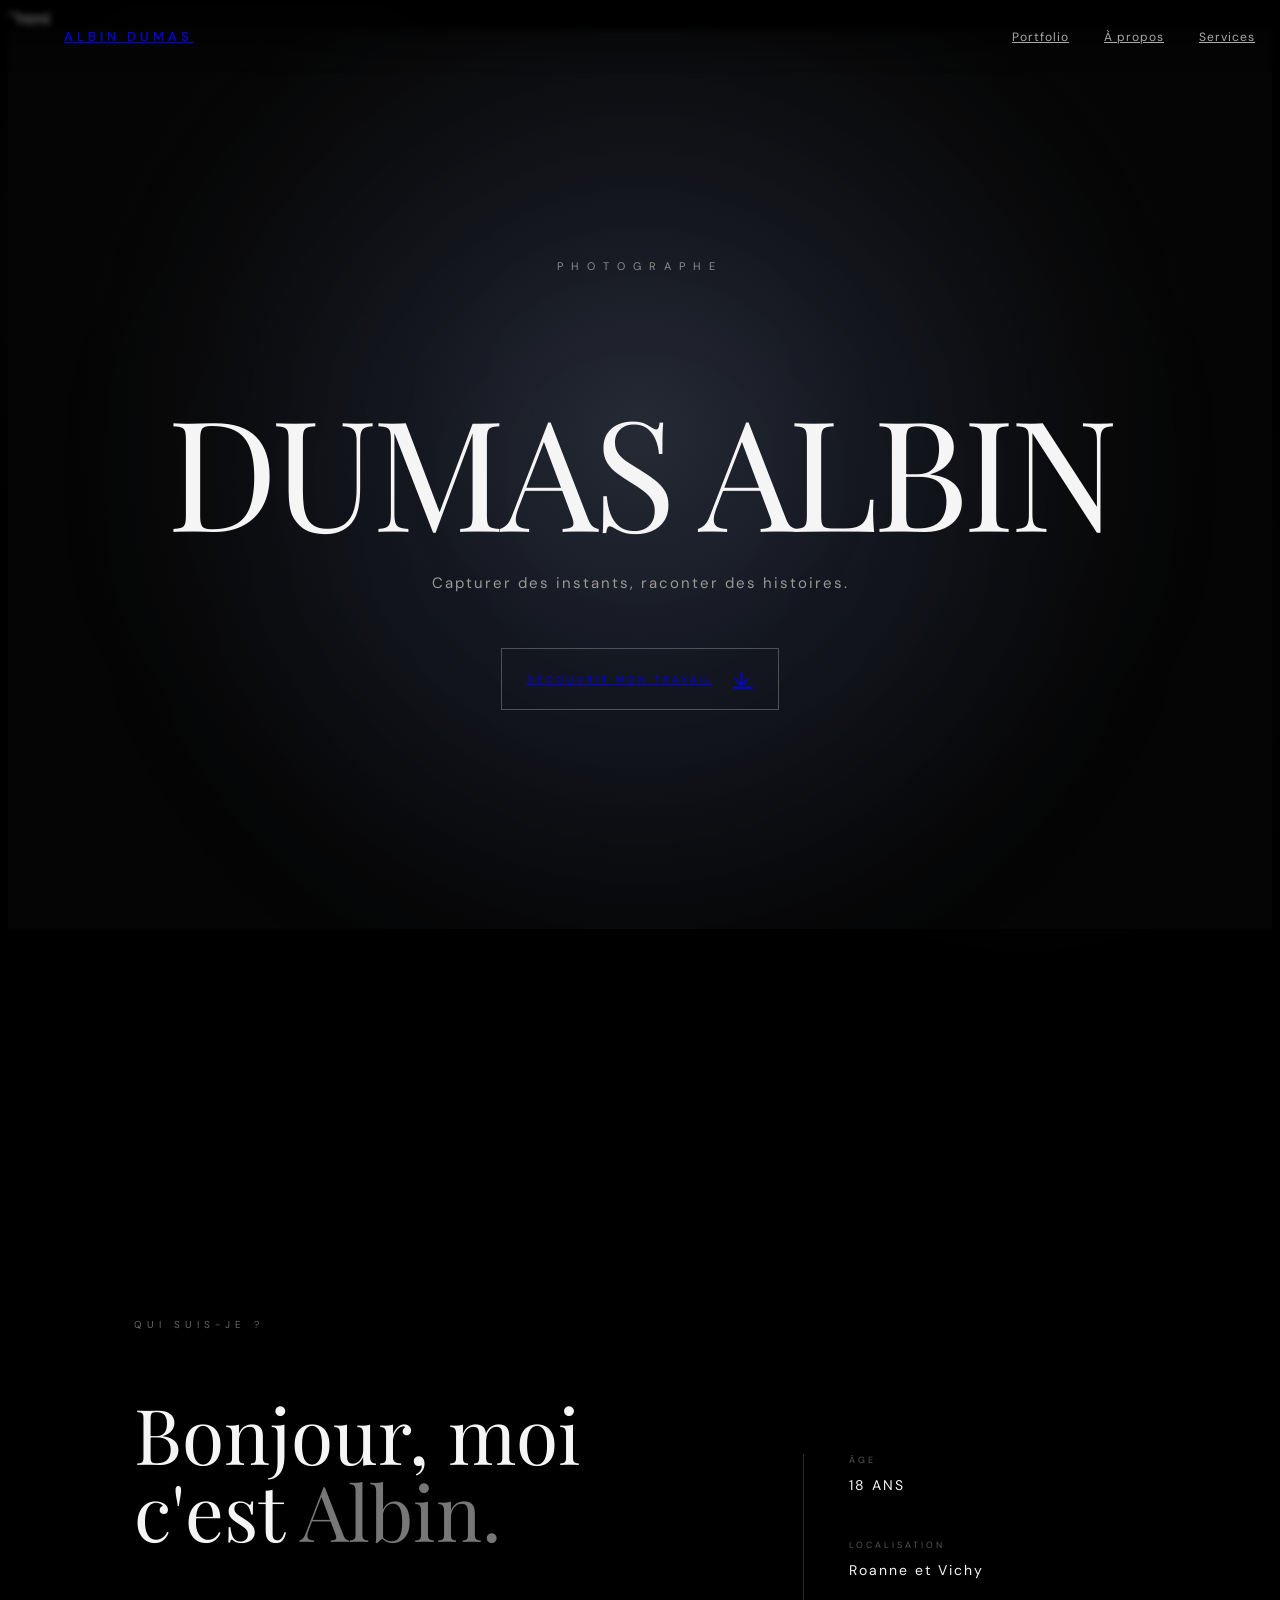
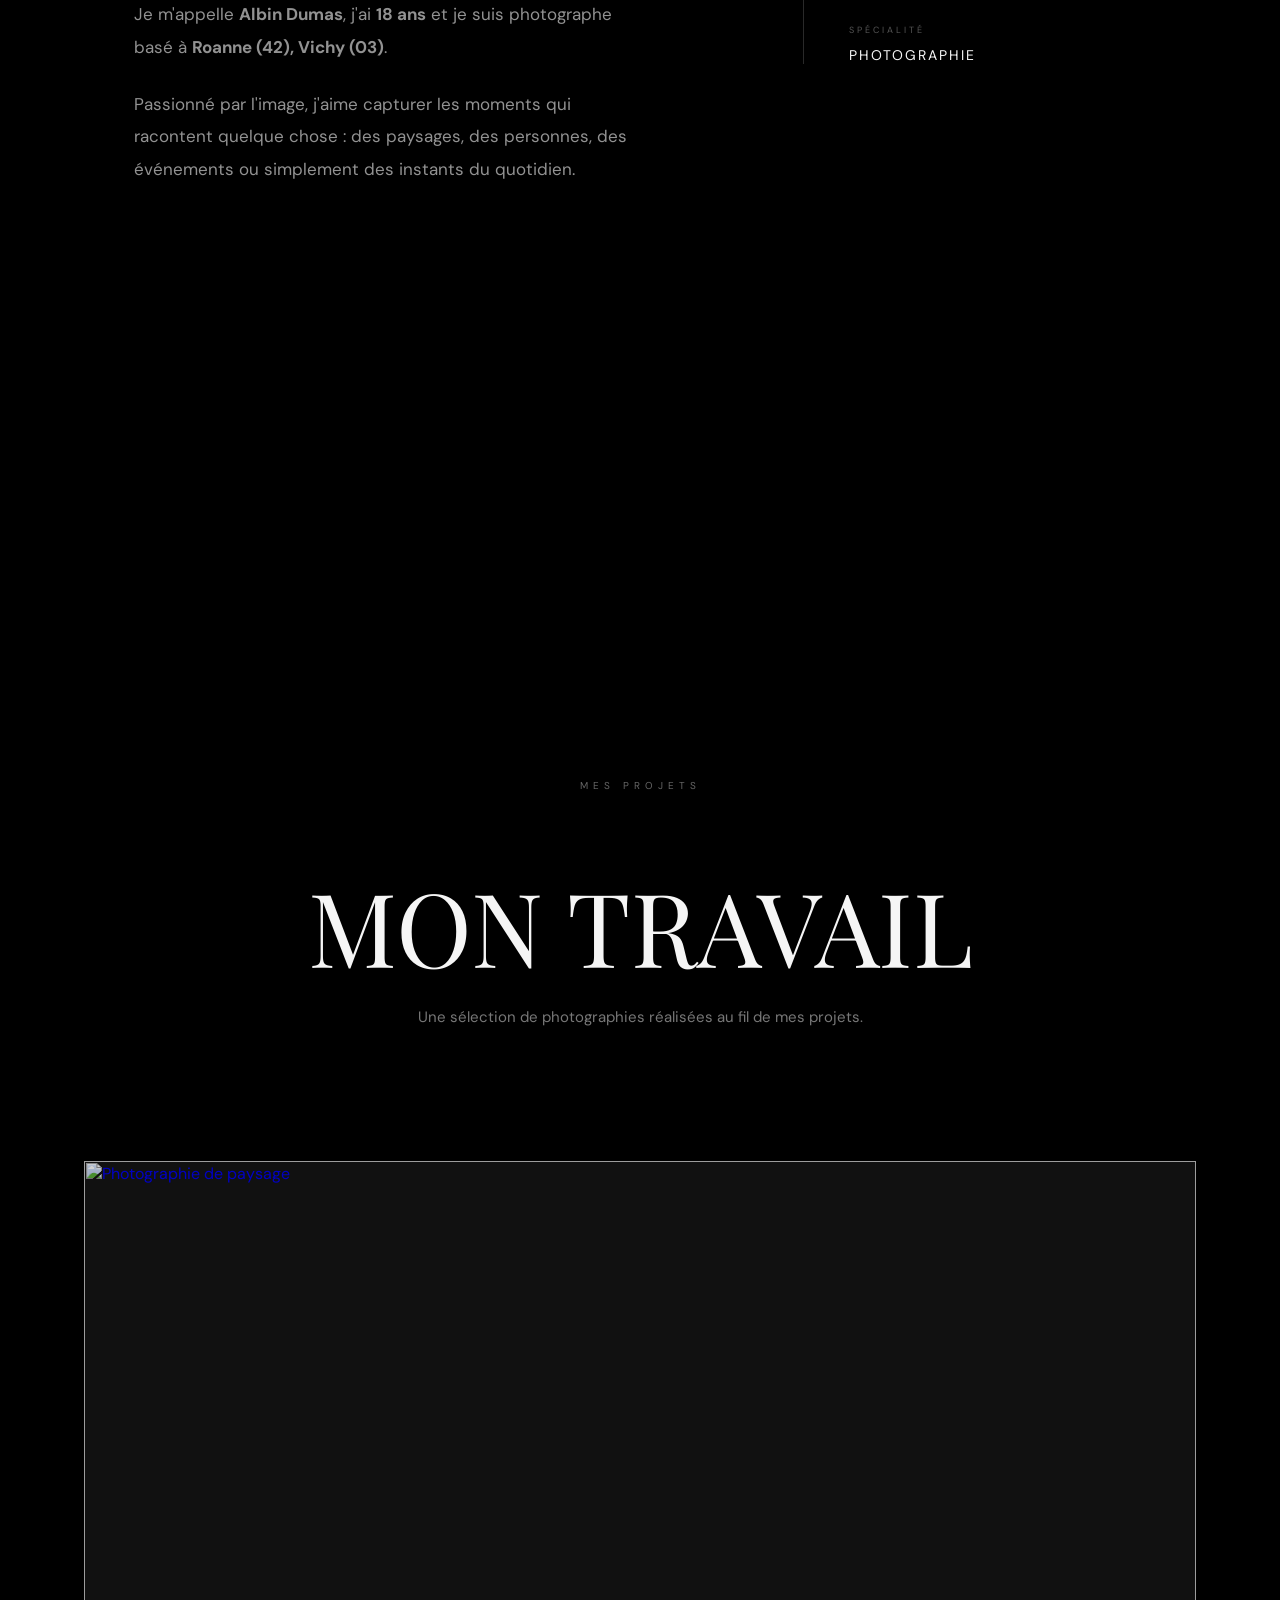
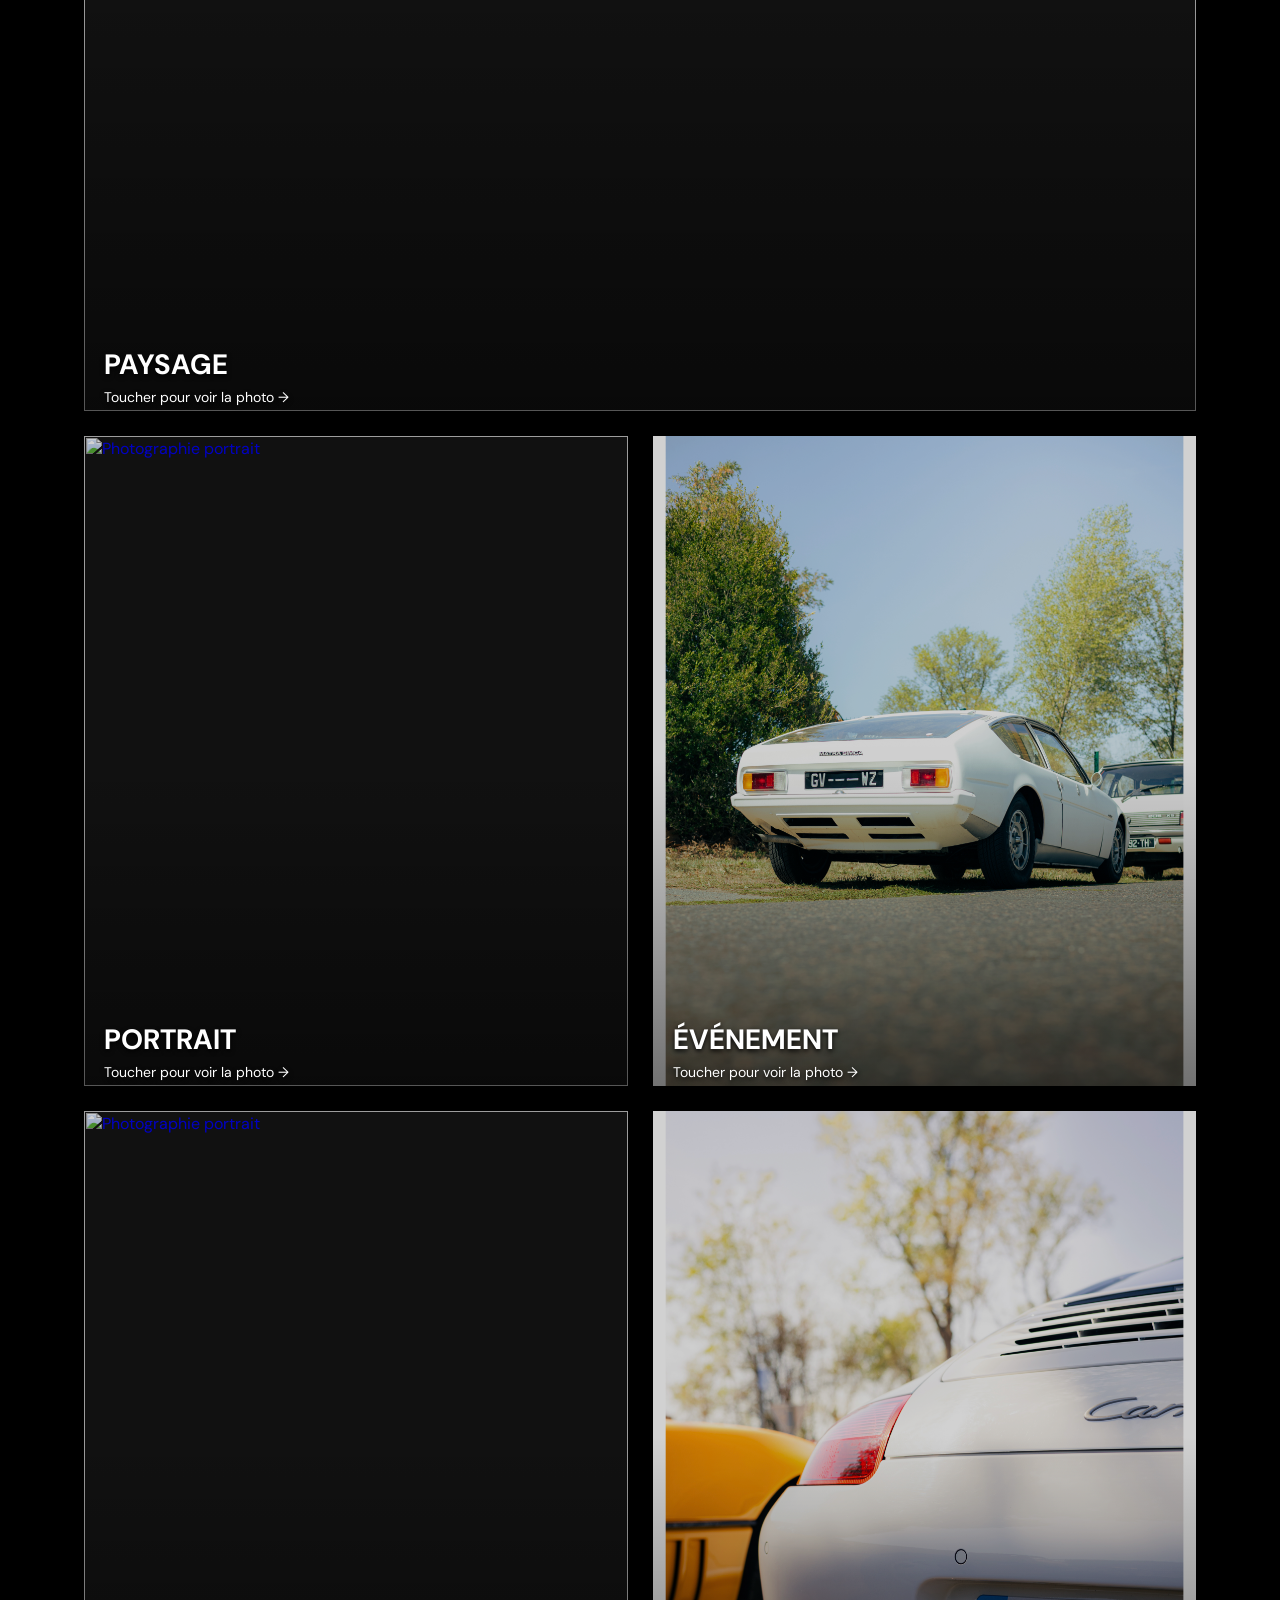
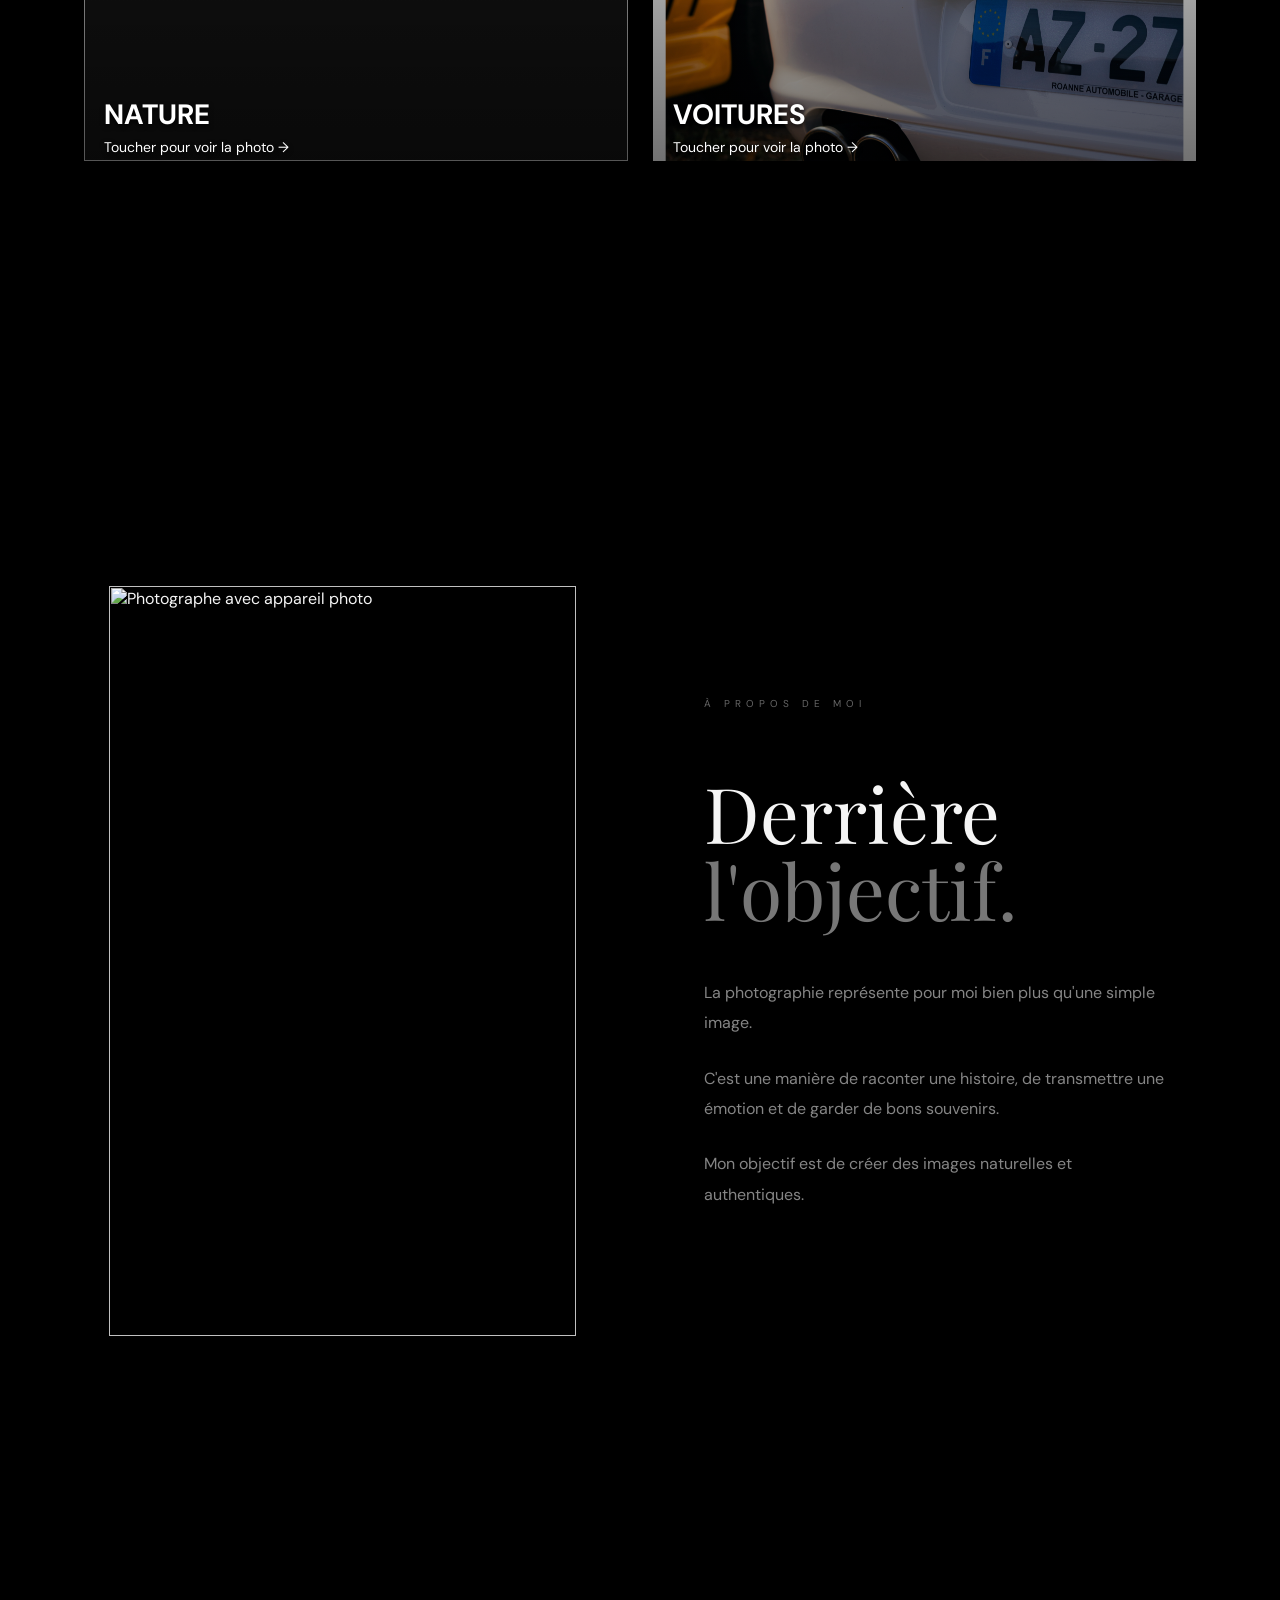
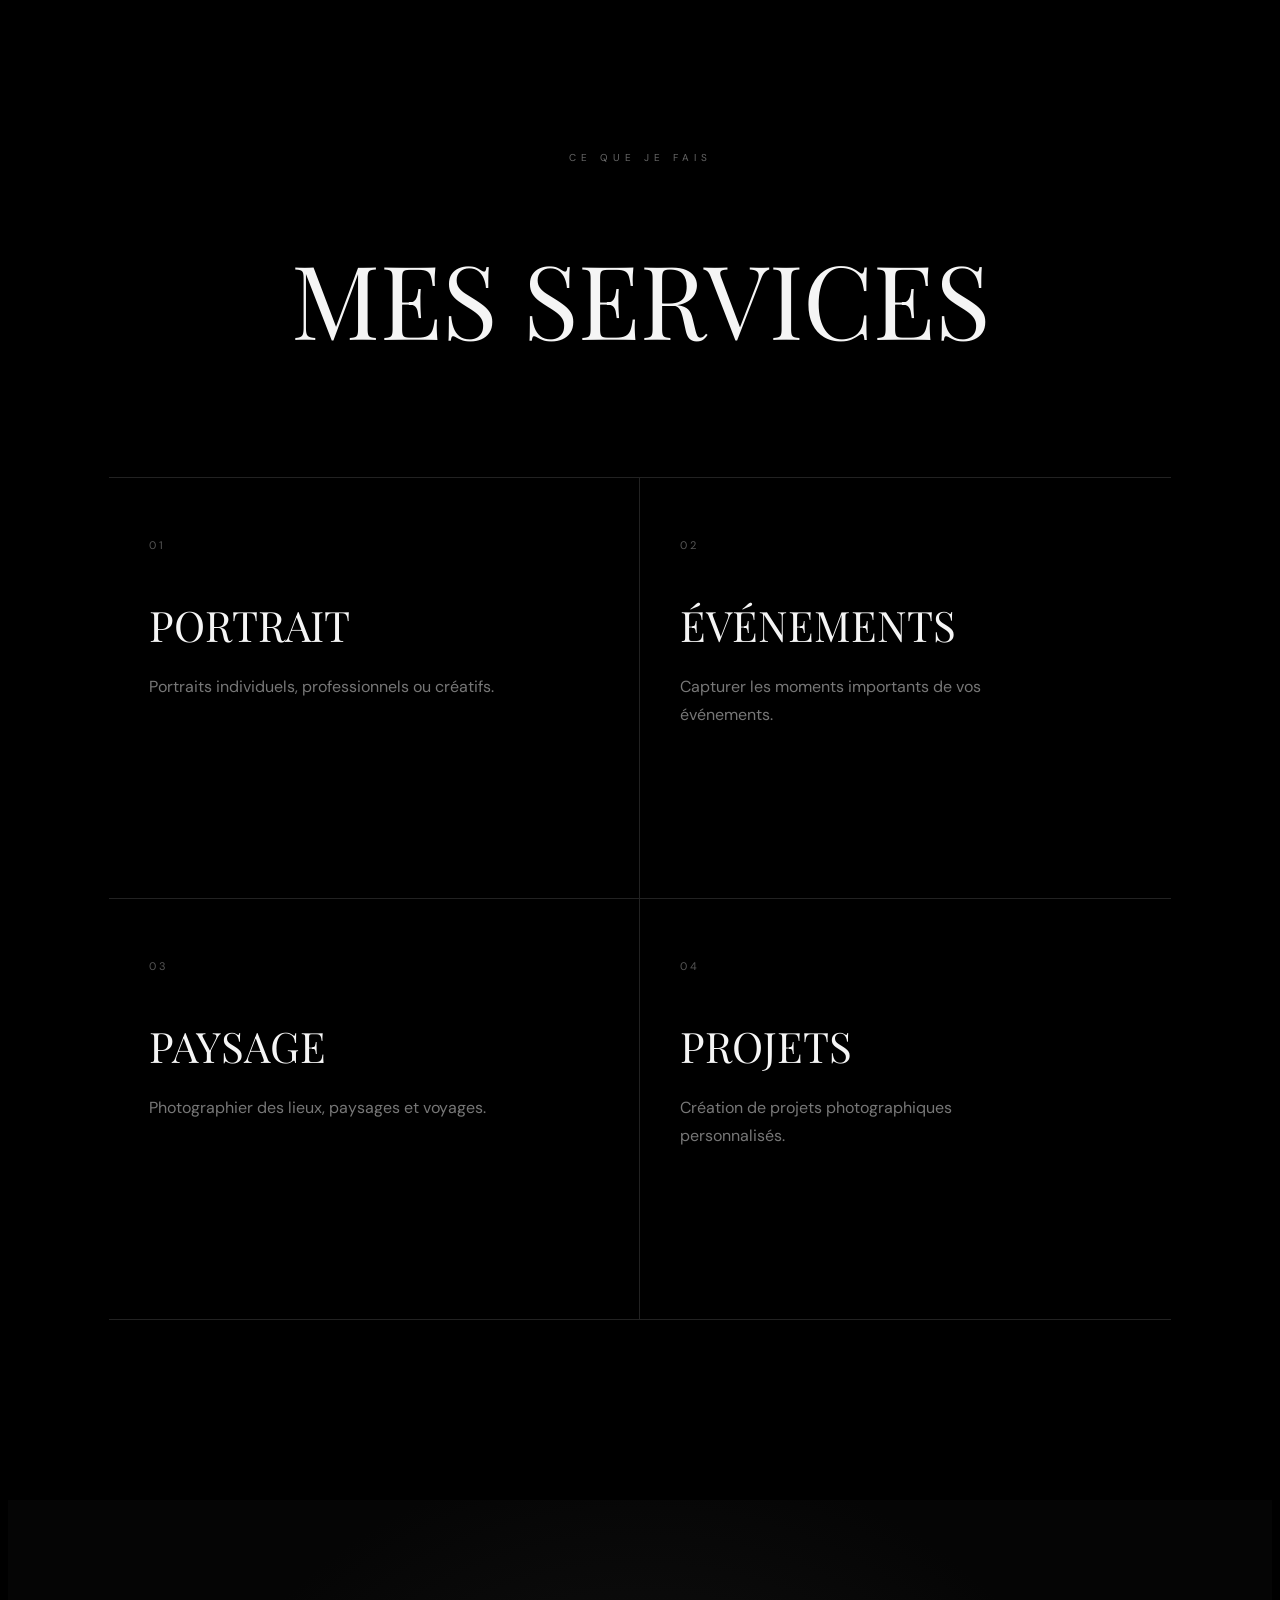
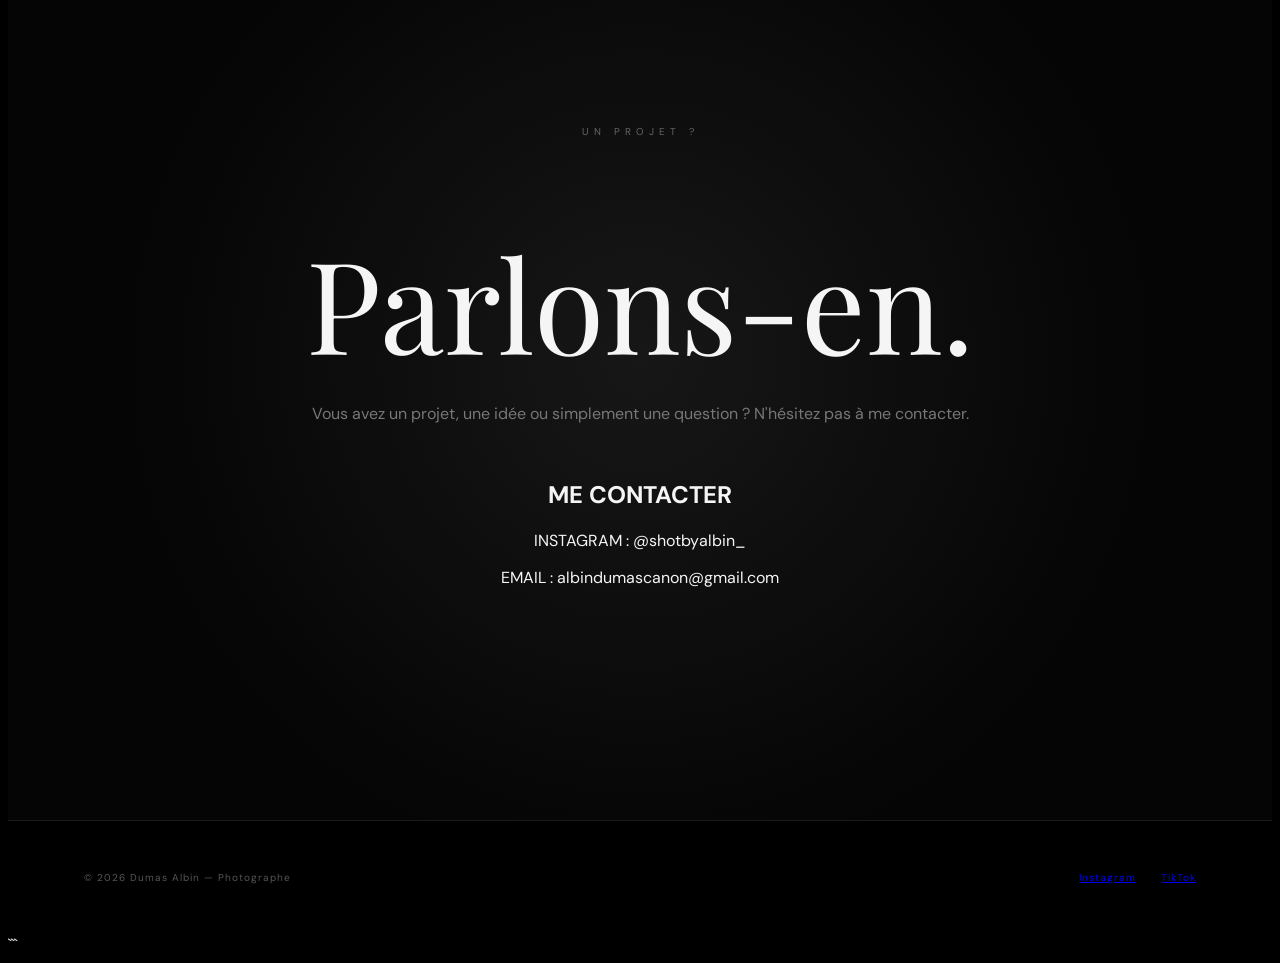
==== index.html @ a0956472 "Add files via upload" ====
```html
<!DOCTYPE html>
<html lang="fr">

<head>
    <meta charset="UTF-8">
    <meta name="viewport" content="width=device-width, initial-scale=1.0">

    <title>Dumas Albin — Jeune photographe amateur</title>

    <!-- Police -->
    <link rel="preconnect" href="https://fonts.googleapis.com">
    <link rel="preconnect" href="https://fonts.gstatic.com" crossorigin>

    <link
        href="https://fonts.googleapis.com/css2?family=DM+Sans:wght@300;400;500&family=Playfair+Display:wght@400;500&display=swap"
        rel="stylesheet"
    >

    <!-- CSS -->
    <link rel="stylesheet" href="./style.css">
</head>


<body>

    <!-- =========================
         NAVIGATION
    ========================== -->

    <header class="navbar">

        <a href="#" class="logo">
            ALBIN DUMAS
        </a>

        <nav>
            <a href="#portfolio">Portfolio</a>
            <a href="#about">À propos</a>
            <a href="#services">Services</a>
            <a href="#contact">Contact</a>
        </nav>

    </header>


    <main>

        <!-- =========================
             HERO
        ========================== -->

        <section class="hero">

            <div class="hero-content">

                <p class="hero-small">
                    PHOTOGRAPHE
                </p>

                <h1>
                    DUMAS ALBIN
                </h1>

                <p class="hero-description">
                    Capturer des instants,
                    raconter des histoires.
                </p>

                <a href="#portfolio" class="scroll-link">
                    DÉCOUVRIR MON TRAVAIL
                    <span>↓</span>
                </a>

            </div>

        </section>


        <!-- =========================
             PRÉSENTATION RAPIDE
        ========================== -->

        <section class="intro">

            <div class="intro-text">

                <p class="section-label">
                    QUI SUIS-JE ?
                </p>

                <h2>
                    Bonjour, moi c'est
                    <span>Albin.</span>
                </h2>

                <p>
                    Je m'appelle <strong>Albin Dumas</strong>,
                    j'ai <strong>18 ans</strong> et je suis
                    photographe basé à <strong>Roanne (42), Vichy (03)</strong>.
                </p>

                <p>
                    Passionné par l'image, j'aime capturer les
                    moments qui racontent quelque chose :
                    des paysages, des personnes, des événements
                    ou simplement des instants du quotidien.
                </p>

            </div>


            <div class="intro-info">

                <div>
                    <span>ÂGE</span>
                    <strong>18 ANS</strong>
                </div>

                <div>
                    <span>LOCALISATION</span>
                    <strong>Roanne et Vichy</strong>
                </div>

                <div>
                    <span>SPÉCIALITÉ</span>
                    <strong>PHOTOGRAPHIE</strong>
                </div>

            </div>

        </section>


        <!-- =========================
             PORTFOLIO
        ========================== -->

        <section id="portfolio" class="portfolio">

            <div class="section-heading">

                <p class="section-label">
                    MES PROJETS
                </p>

                <h2>
                    MON TRAVAIL
                </h2>

                <p>
                    Une sélection de photographies
                    réalisées au fil de mes projets.
                </p>

            </div>


            <!-- GALERIE -->

            <div class="gallery">

                <!-- PHOTO 1 -->

                <a href="photo_1.html"class="photo photo-large">

                    <img
                        src="IMG_2366.JPG"
                        alt="Photographie de paysage"
                    >

                    <div class="photo-overlay">
                         <span class="photo-title">PAYSAGE</span>
                         <span class="photo-link">Toucher pour voir la photo →</span>
                    </div>

                </a>


                <!-- PHOTO 2 -->

                <a href="photo_2.html" class="photo">

                    <img
                        src="IMG_8382.JPG"
                        alt="Photographie portrait"
                    >

                    <div class="photo-overlay">
                        <span class="photo-title">PORTRAIT</span>
                         <span class="photo-link">Toucher pour voir la photo →</span>
                    </div>

                </a>


                <!-- PHOTO 3 -->

                <a href="photo_3.html" class="photo">

                    <img
                        src="SCRL_0041.JPG"
                        alt="Photographie événement"
                    >

                    <div class="photo-overlay">
                        <span class="photo-title">ÉVÉNEMENT</span>
                         <span class="photo-link">Toucher pour voir la photo →</span>
                    </div>

                </a>


                <!-- PHOTO 4 -->

                <a href="photo_4.html" class="photo">

                    <img
                        src="IMG_7563.JPG"
                        alt="Photographie portrait"
                    >

                    <div class="photo-overlay">
                        <span class="photo-title">NATURE</span>
                         <span class="photo-link">Toucher pour voir la photo →</span>
                    </div>

                </a>


                <!-- PHOTO 5 -->

                <a href="photo_5.html" class="photo">

                    <img
                        src="SCRL_0042.JPG"
                        alt="Photographie événement"
                    >

                    <div class="photo-overlay">
                        <span class="photo-title">VOITURES</span>
                         <span class="photo-link">Toucher pour voir la photo →</span>
                    </div>

                </a>


        </section>


        <!-- =========================
             À PROPOS
        ========================== -->

        <section id="about" class="about">

            <div class="about-image">

                <!-- REMPLACE CETTE IMAGE -->

                <img
                    src="https://images.unsplash.com/photo-1554048612-b6a482bc67e5?auto=format&fit=crop&w=1000&q=80"
                    alt="Photographe avec appareil photo"
                >

            </div>


            <div class="about-content">

                <p class="section-label">
                    À PROPOS DE MOI
                </p>

                <h2>
                    Derrière
                    <span>l'objectif.</span>
                </h2>

                <p>
                    La photographie représente pour moi
                    bien plus qu'une simple image.
                </p>

                <p>
                    C'est une manière de raconter une histoire,
                    de transmettre une émotion et de garder
                    de bons souvenirs.
                </p>

                <p>
                    Mon objectif est de créer des images
                    naturelles et authentiques.
                </p>

            </div>

        </section>


        <!-- =========================
             SERVICES
        ========================== -->

        <section id="services" class="services">

            <div class="section-heading">

                <p class="section-label">
                    CE QUE JE FAIS
                </p>

                <h2>
                    MES SERVICES
                </h2>

            </div>


            <div class="services-grid">

                <div class="service">

                    <span>01</span>

                    <h3>
                        PORTRAIT
                    </h3>

                    <p>
                        Portraits individuels,
                        professionnels ou créatifs.
                    </p>

                </div>


                <div class="service">

                    <span>02</span>

                    <h3>
                        ÉVÉNEMENTS
                    </h3>

                    <p>
                        Capturer les moments importants
                        de vos événements.
                    </p>

                </div>


                <div class="service">

                    <span>03</span>

                    <h3>
                        PAYSAGE
                    </h3>

                    <p>
                        Photographier des lieux,
                        paysages et voyages.
                    </p>

                </div>


                <div class="service">

                    <span>04</span>

                    <h3>
                        PROJETS
                    </h3>

                    <p>
                        Création de projets photographiques
                        personnalisés.
                    </p>

                </div>

            </div>

        </section>


        <!-- =========================
             CONTACT
        ========================== -->

        <section id="contact" class="contact">

            <div class="contact-content">

                <p class="section-label">
                    UN PROJET ?
                </p>

                <h2>
                    Parlons-en.
                </h2>

                <p>
                    Vous avez un projet, une idée ou simplement
                    une question ? N'hésitez pas à me contacter.
                </p>

                        <div class="contact-box" onclick="toggleContact()">

            <h1>ME CONTACTER</h1>

            <div class="contact-links" id="contactLinks">
                <p>INSTAGRAM : @shotbyalbin_</p>
                <p>EMAIL : albindumascanon@gmail.com</p>
            </div>

        </div>

            </div>

        </section>

    </main>


    <!-- =========================
         FOOTER
    ========================== -->

    <footer>

        <p>
            © 2026 Dumas Albin — Photographe
        </p>

        <div>

            <a href="https://www.instagram.com/shotbyalbin_?stkn=bXQybjV4ZjI0ZzV0">
                Instagram
            </a>

            <a href="https://www.tiktok.com/@albin.dms?">
                TikTok
            </a>

        </div>

    </footer>


    <!-- JAVASCRIPT -->

    <script src="script.js"></script>

</body>

</html>
```
---- style.css ----
```css
/* =========================================================
   ALBIN DUMAS — PORTFOLIO PHOTOGRAPHIE
   STYLE CINÉMATIQUE / PREMIUM
========================================================= */


/* =========================================================
   RESET
========================================================= */

* {
    margin: 0;
    padding: 0;
    box-sizing: border-box;
}

html {
    scroll-behavior: smooth;
}

body {
    background: #000;
    color: #f5f5f5;
    font-family: "DM Sans", sans-serif;
    overflow-x: hidden;
    position: relative;
}

body::before {
    content: "";
    position: fixed;
    inset: 0;
    z-index: -2;
    pointer-events: none;

    background:
        radial-gradient(
            circle at 20% 30%,
            rgba(255,255,255,0.08),
            transparent 25%
        ),
        radial-gradient(
            circle at 80% 70%,
            rgba(255,255,255,0.06),
            transparent 25%
        );

    filter: blur(60px);

    animation: halos 18s ease-in-out infinite alternate;
}

body::after {
    content: "";
    position: fixed;
    inset: 0;
    z-index: -1;
    pointer-events: none;

    background-image:
        radial-gradient(circle, rgba(255,255,255,0.7) 1px, transparent 1px),
        radial-gradient(circle, rgba(255,255,255,0.4) 1px, transparent 1px),
        radial-gradient(circle, rgba(255,255,255,0.25) 1px, transparent 1px);

    background-size:
        180px 180px,
        260px 260px,
        340px 340px;

    background-position:
        0 0,
        80px 120px,
        160px 40px;

    animation: particules 35s linear infinite;
    opacity: 0.35;
}


/* =========================================================
   NAVBAR
========================================================= */

.navbar {
    position: fixed;

    top: 0;
    left: 0;

    width: 100%;

    padding: 28px 5%;

    display: flex;
    justify-content: space-between;
    align-items: center;

    z-index: 100;

    background: linear-gradient(
        to bottom,
        rgba(0, 0, 0, 0.55),
        transparent
    );

    backdrop-filter: blur(3px);
}

.logo {
    font-size: 13px;

    letter-spacing: 4px;

    font-weight: 500;
}

.navbar nav {
    display: flex;
    gap: 35px;
}

.navbar nav a {
    position: relative;

    font-size: 12px;

    color: #aaa;

    letter-spacing: 1px;

    transition: color 0.4s ease;
}

.navbar nav a::after {
    content: "";

    position: absolute;

    left: 0;
    bottom: -7px;

    width: 0;
    height: 1px;

    background: white;

    transition: width 0.4s ease;
}

.navbar nav a:hover {
    color: white;
}

.navbar nav a:hover::after {
    width: 100%;
}


/* =========================================================
   HERO
========================================================= */

.hero {
    height: 100svh;
    min-height: 700px;

    position: relative;

    display: flex;
    align-items: center;
    justify-content: center;

    overflow: hidden;

    background:
        radial-gradient(
            circle at 50% 45%,
            #242424 0%,
            #111 30%,
            #050505 70%
        );
}

/* lumière */

.hero::before {
    content: "";

    position: absolute;

    width: 700px;
    height: 700px;

    border-radius: 50%;

    background: rgba(70, 120, 255, 0.08);

    filter: blur(130px);

    animation: heroLight 8s ease-in-out infinite alternate;
}


/* grain */

.hero::after {
    content: "";

    position: absolute;

    inset: 0;

    opacity: 0.035;

    pointer-events: none;

    background-image:
        url("https://grainy-gradients.vercel.app/noise.svg");
}


/* contenu */

.hero-content {
    position: relative;

    z-index: 2;

    text-align: center;

    width: 90%;

    animation: heroIntro 1.5s ease forwards;
}

.hero-small {
    font-size: 11px;

    letter-spacing: 8px;

    color: #8d8d8d;

    margin-bottom: 30px;

    animation: revealUp 1.2s ease 0.2s both;
}

.hero h1 {
    font-family: "Playfair Display", serif;

    font-size: clamp(
        55px,
        12vw,
        170px
    );

    font-weight: 400;

    letter-spacing: -5px;

    line-height: 0.9;

    margin-bottom: 35px;

    animation: revealUp 1.4s ease 0.35s both;
}

.hero-description {
    font-size: 15px;

    color: #999;

    letter-spacing: 2px;

    margin-bottom: 55px;

    animation: revealUp 1.4s ease 0.55s both;
}


/* =========================================================
   BOUTON HERO
========================================================= */

.scroll-link {
    display: inline-flex;

    align-items: center;

    gap: 20px;

    padding: 17px 25px;

    border: 1px solid rgba(255,255,255,0.25);

    font-size: 10px;

    letter-spacing: 3px;

    transition:
        background 0.5s ease,
        border 0.5s ease,
        transform 0.5s ease;
}

.scroll-link span {
    font-size: 20px;

    transition: transform 0.5s ease;
}

.scroll-link:hover {
    background: rgba(255,255,255,0.08);

    border-color: rgba(255,255,255,0.7);

    transform: translateY(-5px);
}

.scroll-link:hover span {
    transform: translateY(6px);
}


/* =========================================================
   INTRO
========================================================= */

.intro {
    min-height: 100vh;

    padding: 180px 10%;

    display: grid;

    grid-template-columns:
        1.5fr 1fr;

    align-items: center;

    gap: 12vw;

}

.section-label {
    font-size: 10px;

    letter-spacing: 5px;

    color: #666;

    margin-bottom: 35px;
}

.intro h2,
.about h2 {
    font-family: "Playfair Display", serif;

    font-size: clamp(
        45px,
        6vw,
        90px
    );

    font-weight: 400;

    line-height: 1;

    margin-bottom: 50px;
}

.intro h2 span,
.about h2 span {
    color: #777;
}

.intro-text > p:not(.section-label) {
    max-width: 650px;

    color: #929292;

    font-size: 17px;

    line-height: 1.9;

    margin-bottom: 25px;
}

.intro-info {
    display: flex;

    flex-direction: column;

    gap: 45px;

    border-left: 1px solid #292929;

    padding-left: 45px;
}

.intro-info div {
    display: flex;

    flex-direction: column;

    gap: 10px;
}

.intro-info span {
    color: #555;

    font-size: 9px;

    letter-spacing: 3px;
}

.intro-info strong {
    font-size: 14px;

    font-weight: 400;

    letter-spacing: 2px;
}


/* =========================================================
   PORTFOLIO
========================================================= */

.portfolio {
    padding: 180px 6% 200px;

}

.section-heading {
    max-width: 800px;

    margin: 0 auto 130px;

    text-align: center;
}

.section-heading h2 {
    font-family: "Playfair Display", serif;

    font-size: clamp(
        55px,
        8vw,
        120px
    );

    font-weight: 400;

    line-height: 0.95;

    margin-bottom: 30px;
}

.section-heading > p:last-child {
    color: #777;

    font-size: 15px;

    line-height: 1.8;
}


/* =========================================================
   GALERIE
========================================================= */

.gallery {
    max-width: 1500px;

    margin: auto;

    display: grid;

    grid-template-columns:
        repeat(2, 1fr);

    gap: 25px;
}

.photo {
    position: relative;

    height: 650px;

    overflow: hidden;

    background: #111;

    cursor: pointer;
}

.photo-large {
    grid-column: span 2;

    height: 850px;
}

.photo-wide {
    grid-column: span 2;

    height: 700px;
}

.photo img {
    width: 100%;
    height: 100%;

    object-fit: cover;

    transition:
        transform 1.2s cubic-bezier(
            0.16,
            1,
            0.3,
            1
        );

    filter: brightness(0.82);
}

.photo:hover img {
    transform: scale(1.06);

    filter: brightness(1);
}


/* voile */

.photo::after {
    content: "";

    position: absolute;

    inset: 0;

    background:
        linear-gradient(
            to top,
            rgba(0,0,0,0.65),
            transparent 50%
        );

    opacity: 0.7;

    transition: opacity 0.6s ease;
}

.photo:hover::after {
    opacity: 0.3;
}


/* texte */

.photo-overlay {
    position: absolute;

    z-index: 2;

    left: 35px;
    bottom: 30px;

    opacity: 0;

    transform: translateY(15px);

    transition:
        opacity 0.5s ease,
        transform 0.5s ease;
}

.photo {
    position: relative;
}

.photo-overlay {
    position: absolute;
    bottom: 20px;
    left: 20px;
    right: 20px;
    color: white;
    opacity: 1 !important;
    visibility: visible !important;
    display: block !important;
    text-shadow: 0 2px 5px black;
}

.photo-title {
    display: block;
    font-size: 28px;
    font-weight: bold;
}

.photo-link {
    display: block;
    font-size: 15px;
    margin-top: 5px;
}


/* =========================================================
   ABOUT
========================================================= */

.about {
    min-height: 100vh;

    padding: 150px 8%;

    display: grid;

    grid-template-columns:
        1fr 1fr;

    gap: 10vw;

    align-items: center;

}

.about-image {
    height: 750px;

    overflow: hidden;
}

.about-image img {
    height: 100%;

    object-fit: cover;

    filter: grayscale(20%);

    transition: transform 1.5s ease;
}

.about-image:hover img {
    transform: scale(1.04);
}

.about-content {
    max-width: 600px;
}

.about-content > p:not(.section-label) {
    color: #858585;

    line-height: 1.9;

    font-size: 16px;

    margin-bottom: 25px;
}


/* =========================================================
   SERVICES
========================================================= */

.services {
    padding: 180px 8%;

}

.services-grid {
    max-width: 1300px;

    margin: auto;

    display: grid;

    grid-template-columns:
        repeat(2, 1fr);

    border-top: 1px solid #222;
}

.service {
    padding: 60px 40px;

    min-height: 300px;

    border-bottom: 1px solid #222;

    transition:
        background 0.5s ease,
        padding 0.5s ease;
}

.service:nth-child(odd) {
    border-right: 1px solid #222;
}

.service span {
    color: #555;

    font-size: 11px;

    letter-spacing: 3px;
}

.service h3 {
    font-family: "Playfair Display", serif;

    font-size: 42px;

    font-weight: 400;

    margin: 45px 0 20px;
}

.service p {
    max-width: 350px;

    color: #777;

    line-height: 1.8;
}

.service:hover {
    background: #0e0e0e;

    padding-left: 55px;
}


/* =========================================================
   CONTACT
========================================================= */

.contact {
    min-height: 80vh;

    display: flex;

    align-items: center;

    justify-content: center;

    text-align: center;

    padding: 100px 25px;

    background:
        radial-gradient(
            circle at center,
            #171717,
            #050505 65%
        );
}

.contact-content {
    max-width: 700px;
}

.contact h2 {
    font-family: "Playfair Display", serif;

    font-size: clamp(
        70px,
        10vw,
        150px
    );

    font-weight: 400;

    line-height: 0.9;

    margin-bottom: 40px;
}

.contact-content > p:not(.section-label) {
    color: #777;

    line-height: 1.8;

    margin-bottom: 50px;
}

.contact-button {
    display: inline-block;

    padding: 18px 35px;

    border: 1px solid #444;

    font-size: 10px;

    letter-spacing: 3px;

    transition:
        background 0.4s ease,
        color 0.4s ease;
}

.contact-button:hover {
    background: white;

    color: black;
}


/* =========================================================
   FOOTER
========================================================= */

footer {
    padding: 40px 6%;

    display: flex;

    justify-content: space-between;

    align-items: center;

    border-top: 1px solid #1b1b1b;

    color: #555;

    font-size: 10px;

    letter-spacing: 1px;
}

footer div {
    display: flex;

    gap: 25px;
}

footer a {
    transition: color 0.3s ease;
}

footer a:hover {
    color: white;
}


/* =========================================================
   ANIMATIONS
========================================================= */

@keyframes halos {
    0% {
        transform: translate(-5%, -3%) scale(1);
    }

    50% {
        transform: translate(4%, 5%) scale(1.15);
    }

    100% {
        transform: translate(-3%, 7%) scale(1.05);
    }
}

@keyframes particules {
    0% {
        background-position:
            0 0,
            80px 120px,
            160px 40px;
    }

    50% {
        background-position:
            70px -120px,
            -100px 80px,
            120px -150px;
    }

    100% {
        background-position:
            140px -240px,
            -200px 160px,
            240px -300px;
    }
}





@keyframes revealUp {

    from {
        opacity: 0;

        transform:
            translateY(50px);
    }

    to {
        opacity: 1;

        transform:
            translateY(0);
    }
}

@keyframes heroIntro {

    from {
        opacity: 0;
    }

    to {
        opacity: 1;
    }
}

@keyframes heroLight {

    from {
        transform: scale(0.8);

        opacity: 0.4;
    }

    to {
        transform: scale(1.2);

        opacity: 0.8;
    }
}


/* =========================================================
   MOBILE
========================================================= */

@media (max-width: 800px) {

    .navbar {
        padding: 22px 5%;
    }

    .navbar nav {
        display: none;
    }

    .hero h1 {
        font-size: 17vw;

        letter-spacing: -2px;
    }

    .intro {
        grid-template-columns: 1fr;

        padding:
            120px 8%;
    }

    .intro-info {
        border-left: none;

        border-top: 1px solid #292929;

        padding-left: 0;

        padding-top: 40px;
    }

    .gallery {
        grid-template-columns: 1fr;
    }

    .photo,
    .photo-large,
    .photo-wide {
        grid-column: span 1;

        height: 500px;
    }

    .about {
        grid-template-columns: 1fr;

        padding: 120px 8%;
    }

    .about-image {
        height: 550px;
    }

    .services-grid {
        grid-template-columns: 1fr;
    }

    .service:nth-child(odd) {
        border-right: none;
    }

    .contact h2 {
        font-size: 20vw;
    }

    footer {
        flex-direction: column;

        gap: 25px;

        text-align: center;
    }
}


/* =========================================================
   ACCESSIBILITÉ
========================================================= */

@media (prefers-reduced-motion: reduce) {

    *,
    *::before,
    *::after {
        animation-duration: 0.01ms !important;

        animation-iteration-count: 1 !important;

        transition-duration: 0.01ms !important;

        scroll-behavior: auto !important;
    }
}
```
.photo-overlay {
    position: absolute;
    bottom: 20px;
    left: 20px;
    color: white;
    text-shadow: 0 2px 5px black;
}

.photo-title {
    display: block;
    font-size: 28px;
    font-weight: bold;
}

.photo-link {
    display: block;
    font-size: 14px;
    margin-top: 5px;
}

.photo {
    position: relative;
}
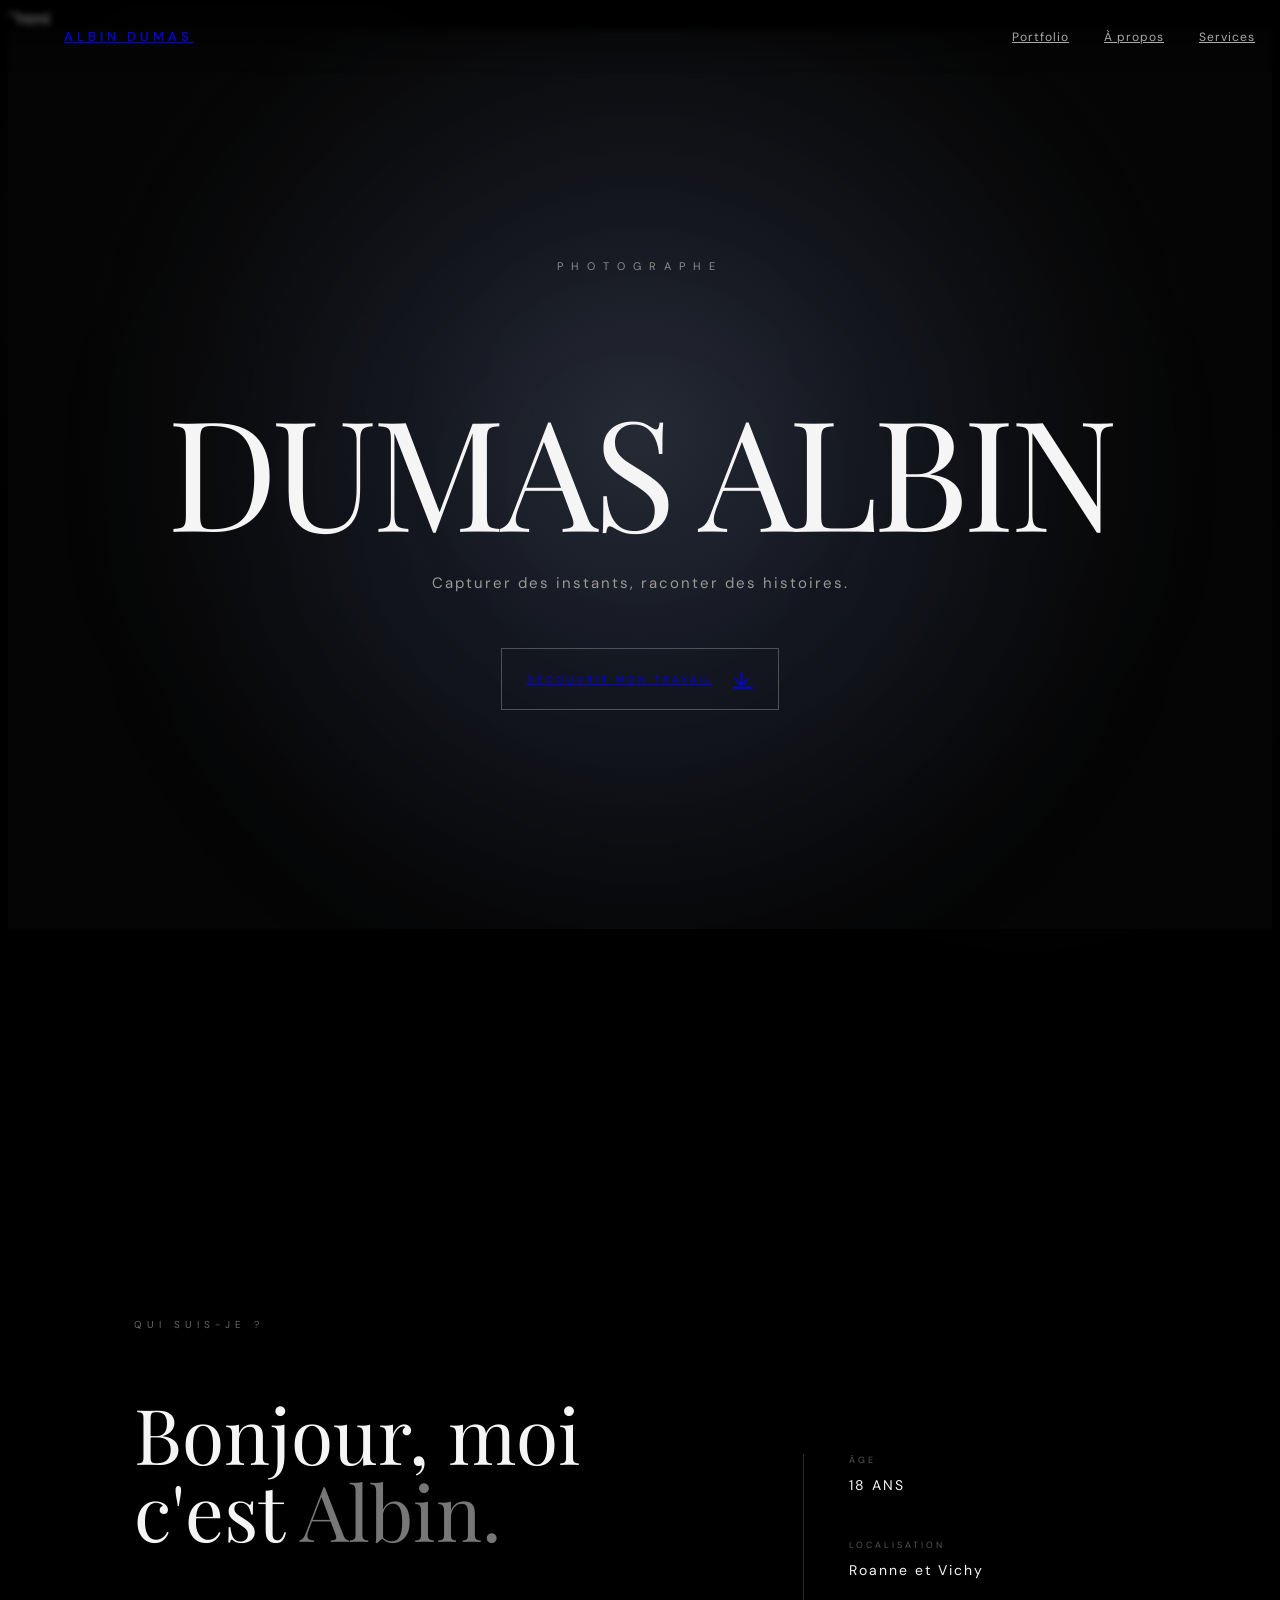
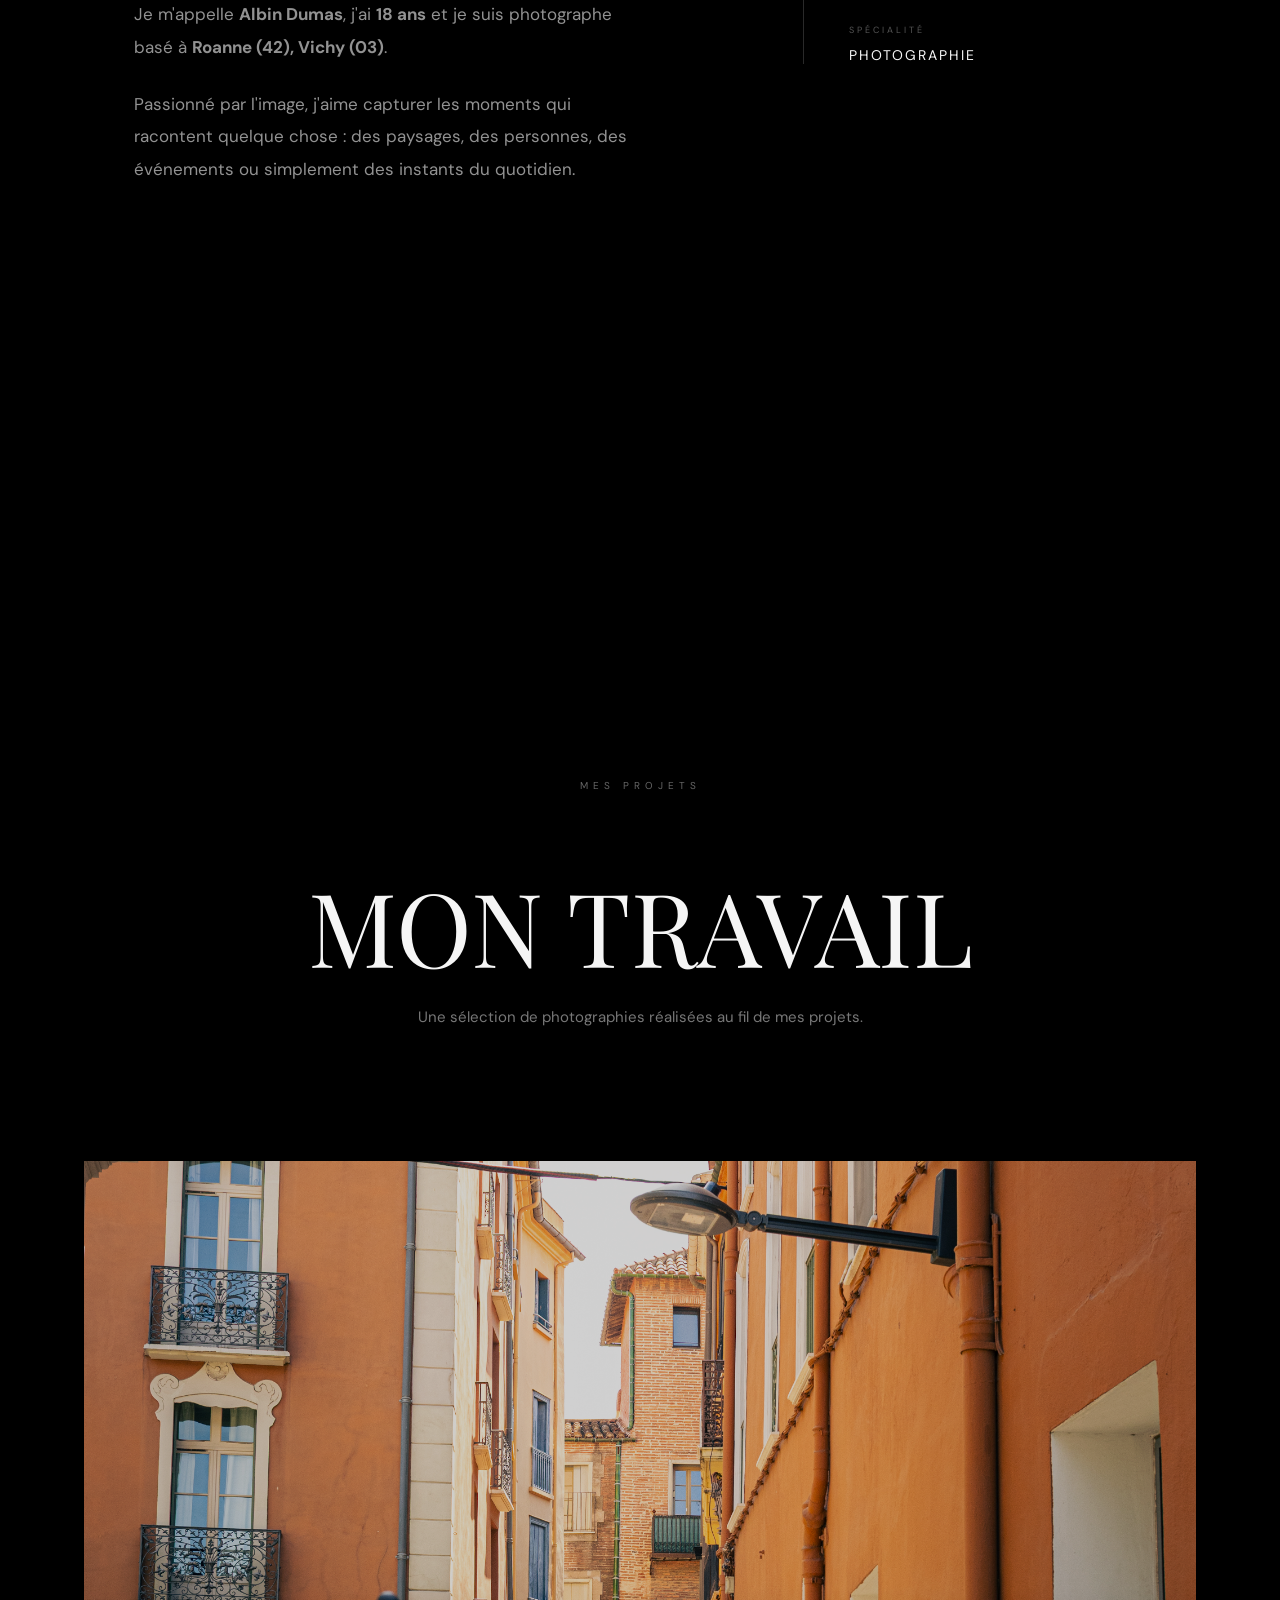
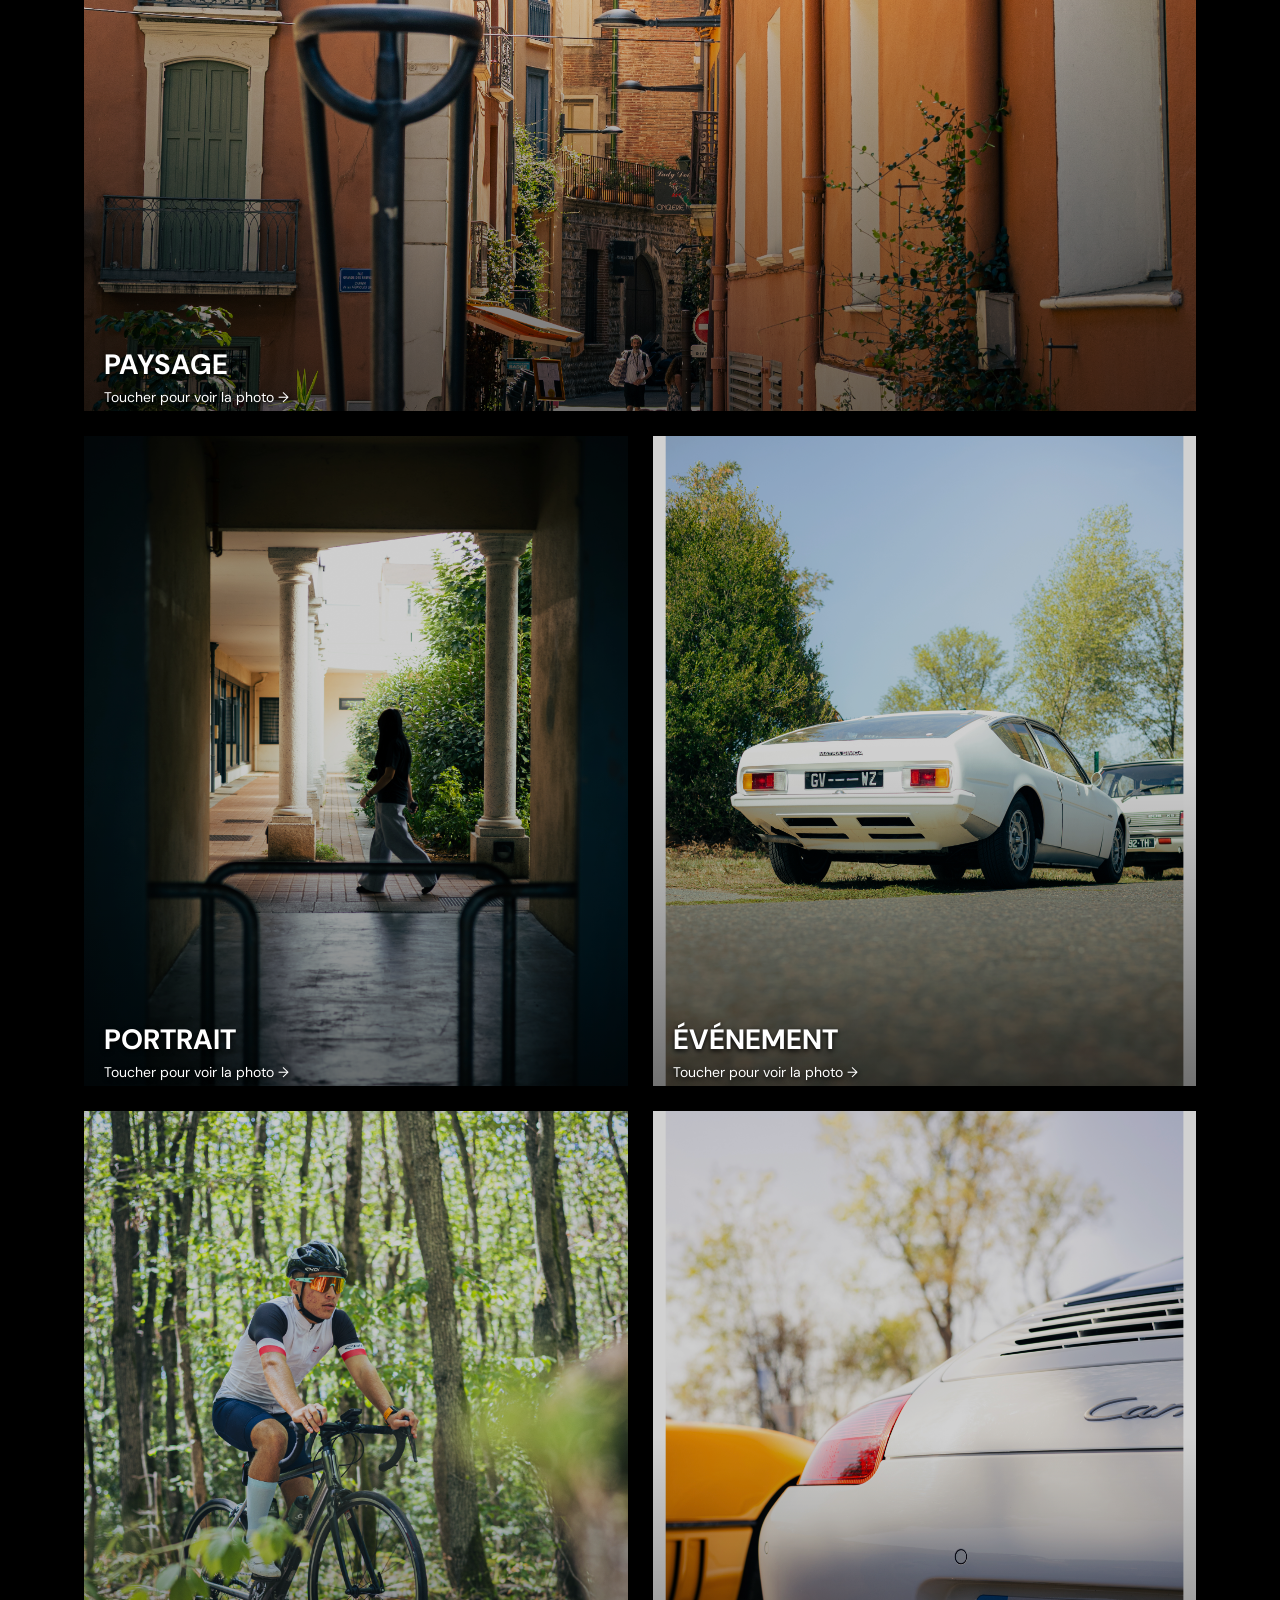
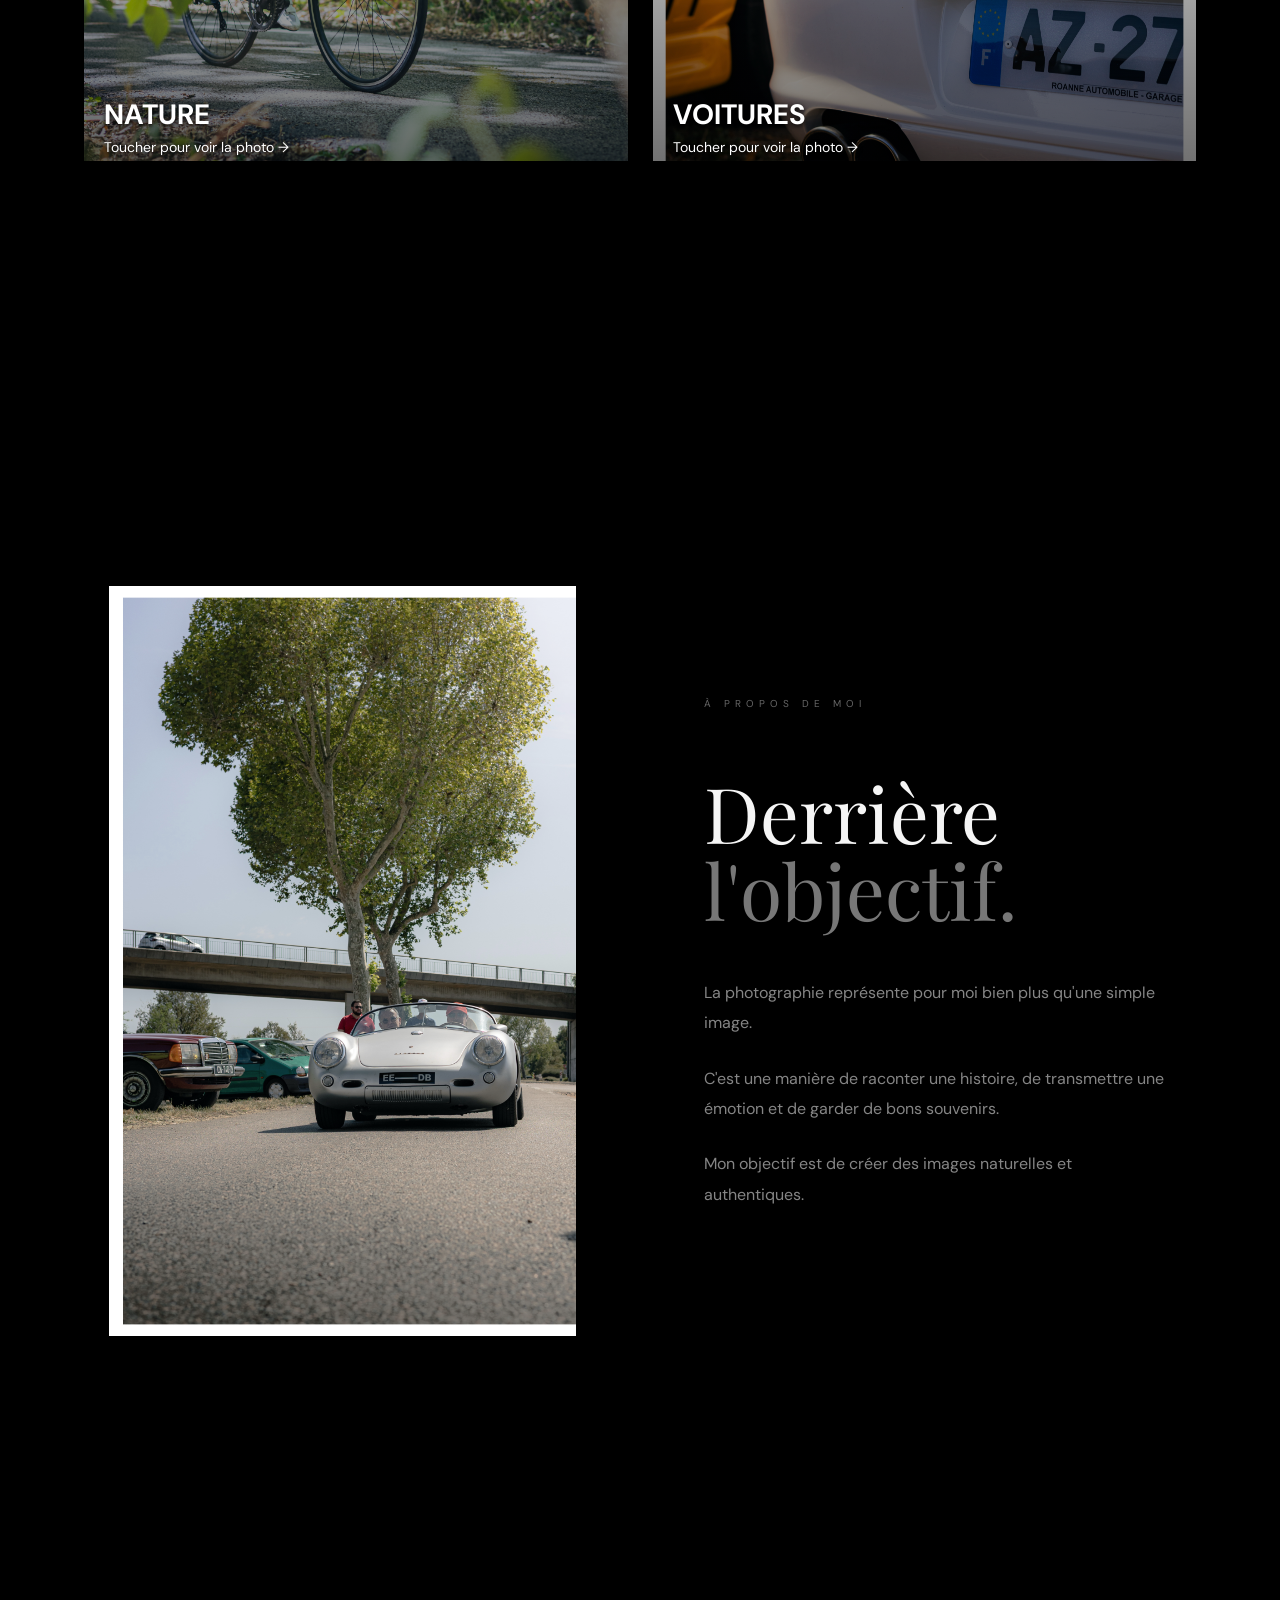
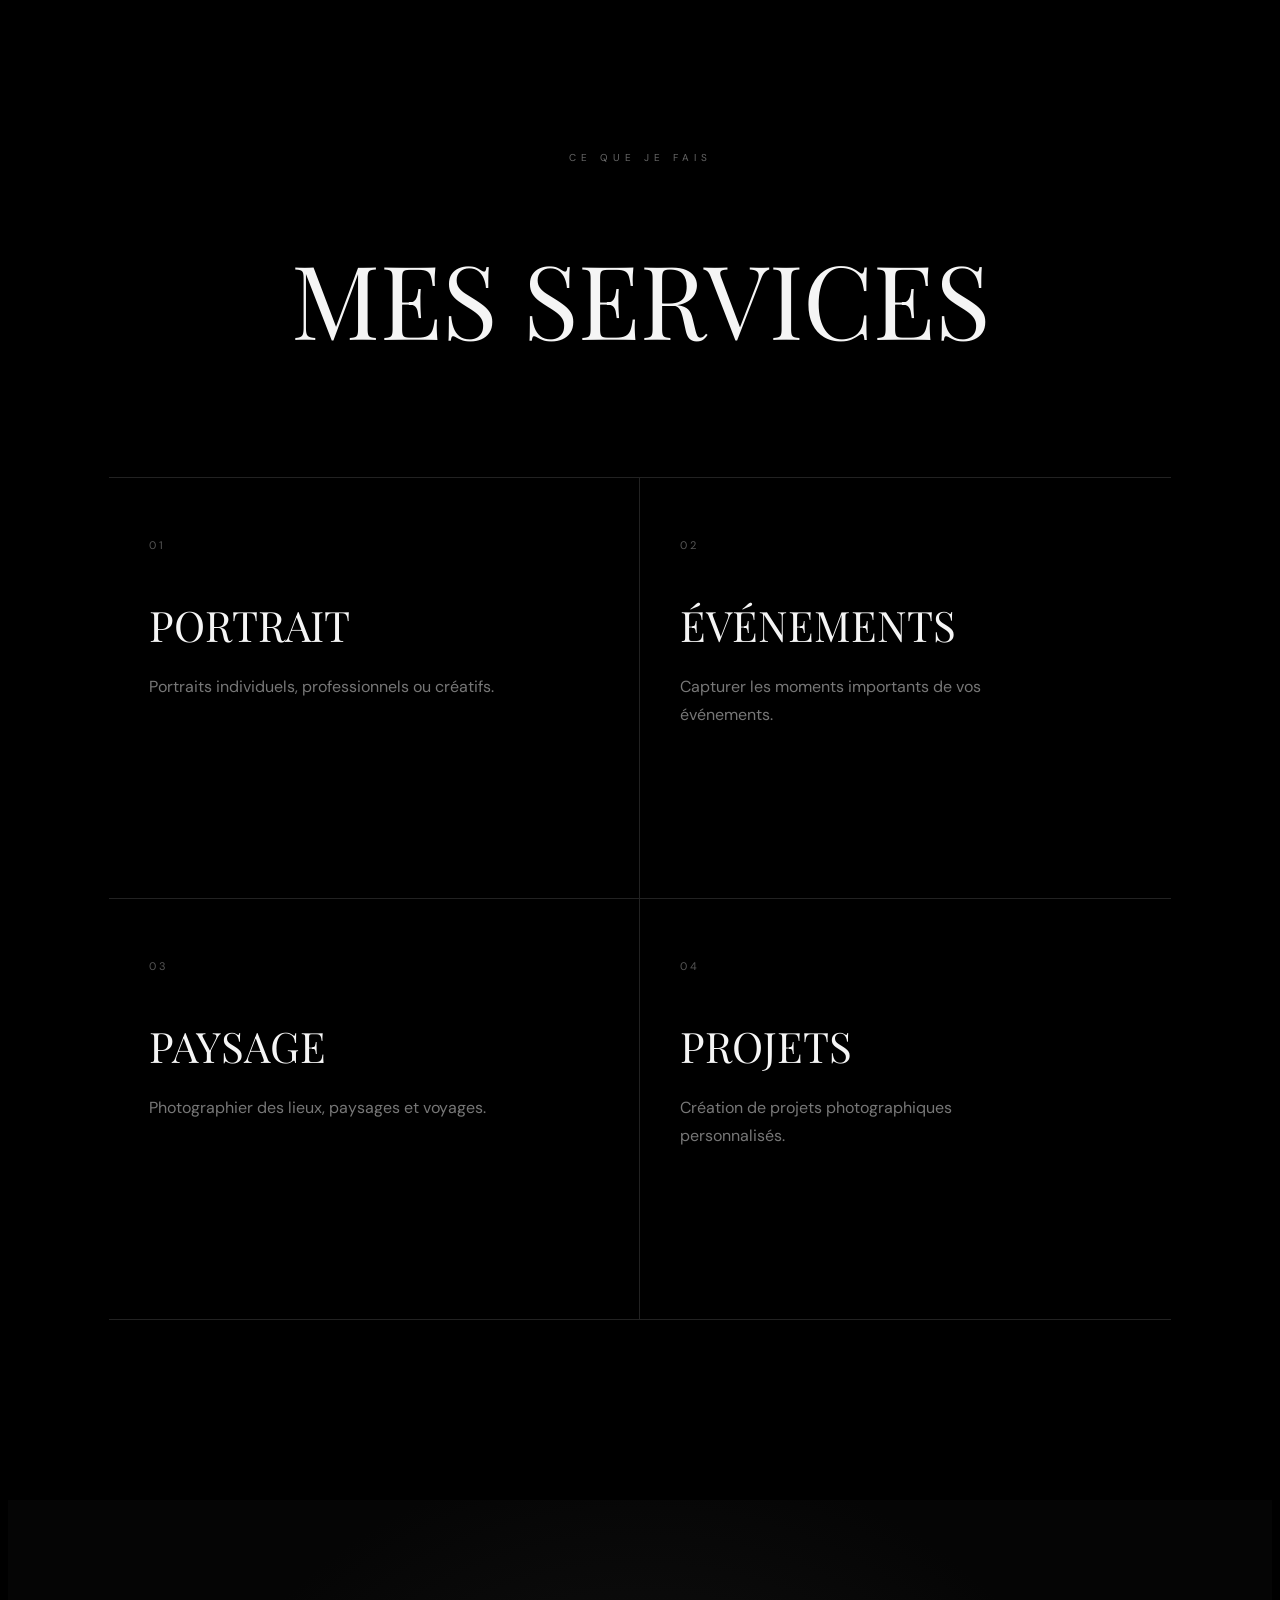
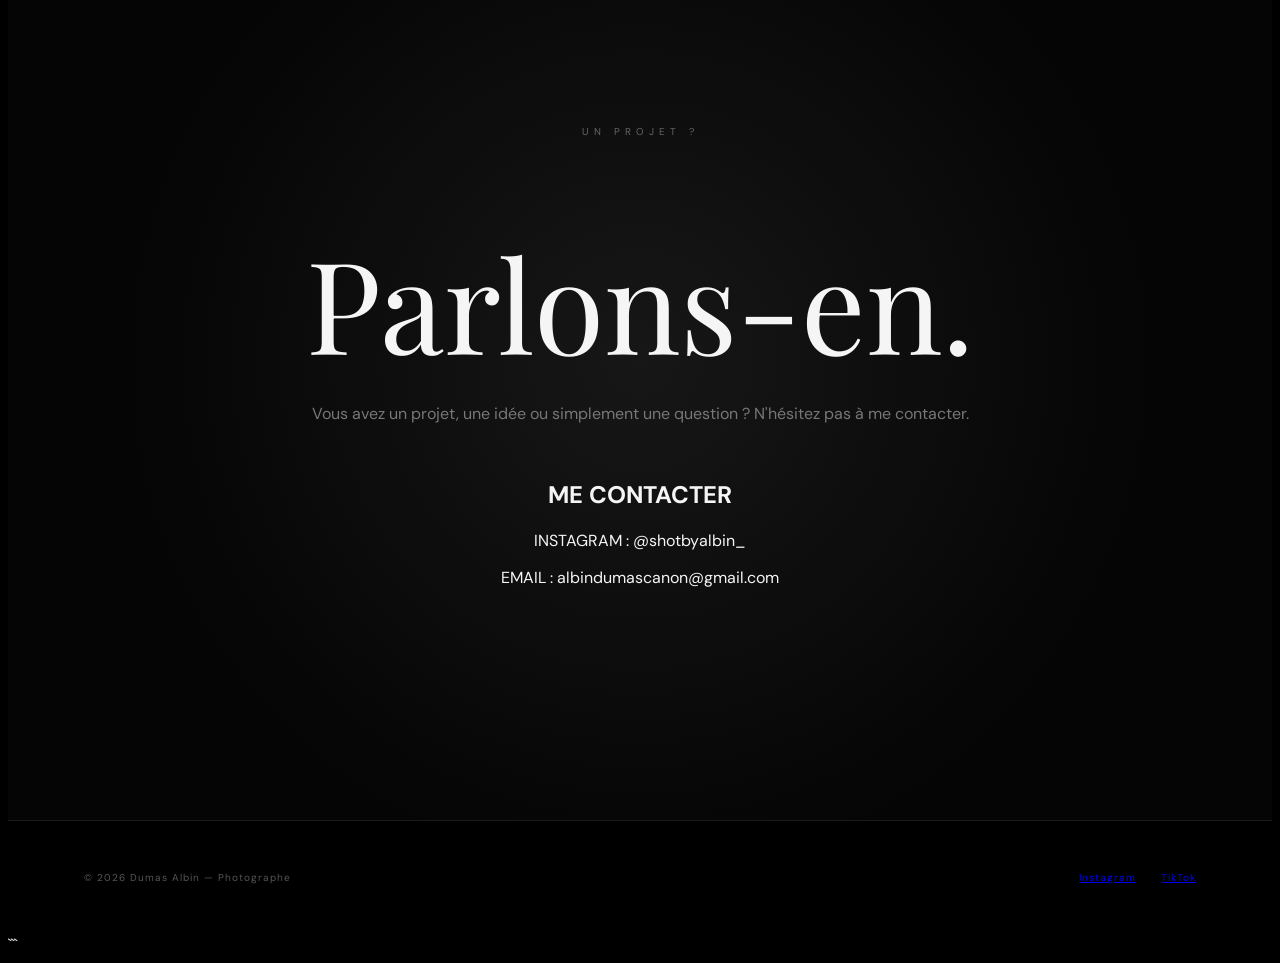
==== commit 115df50c: "Add files via upload" ====
--- a/index.html
+++ b/index.html
@@ -259,7 +259,7 @@
                 <!-- REMPLACE CETTE IMAGE -->
 
                 <img
-                    src="https://images.unsplash.com/photo-1554048612-b6a482bc67e5?auto=format&fit=crop&w=1000&q=80"
+                    src="SCRL_0044.JPG"
                     alt="Photographe avec appareil photo"
                 >
 
